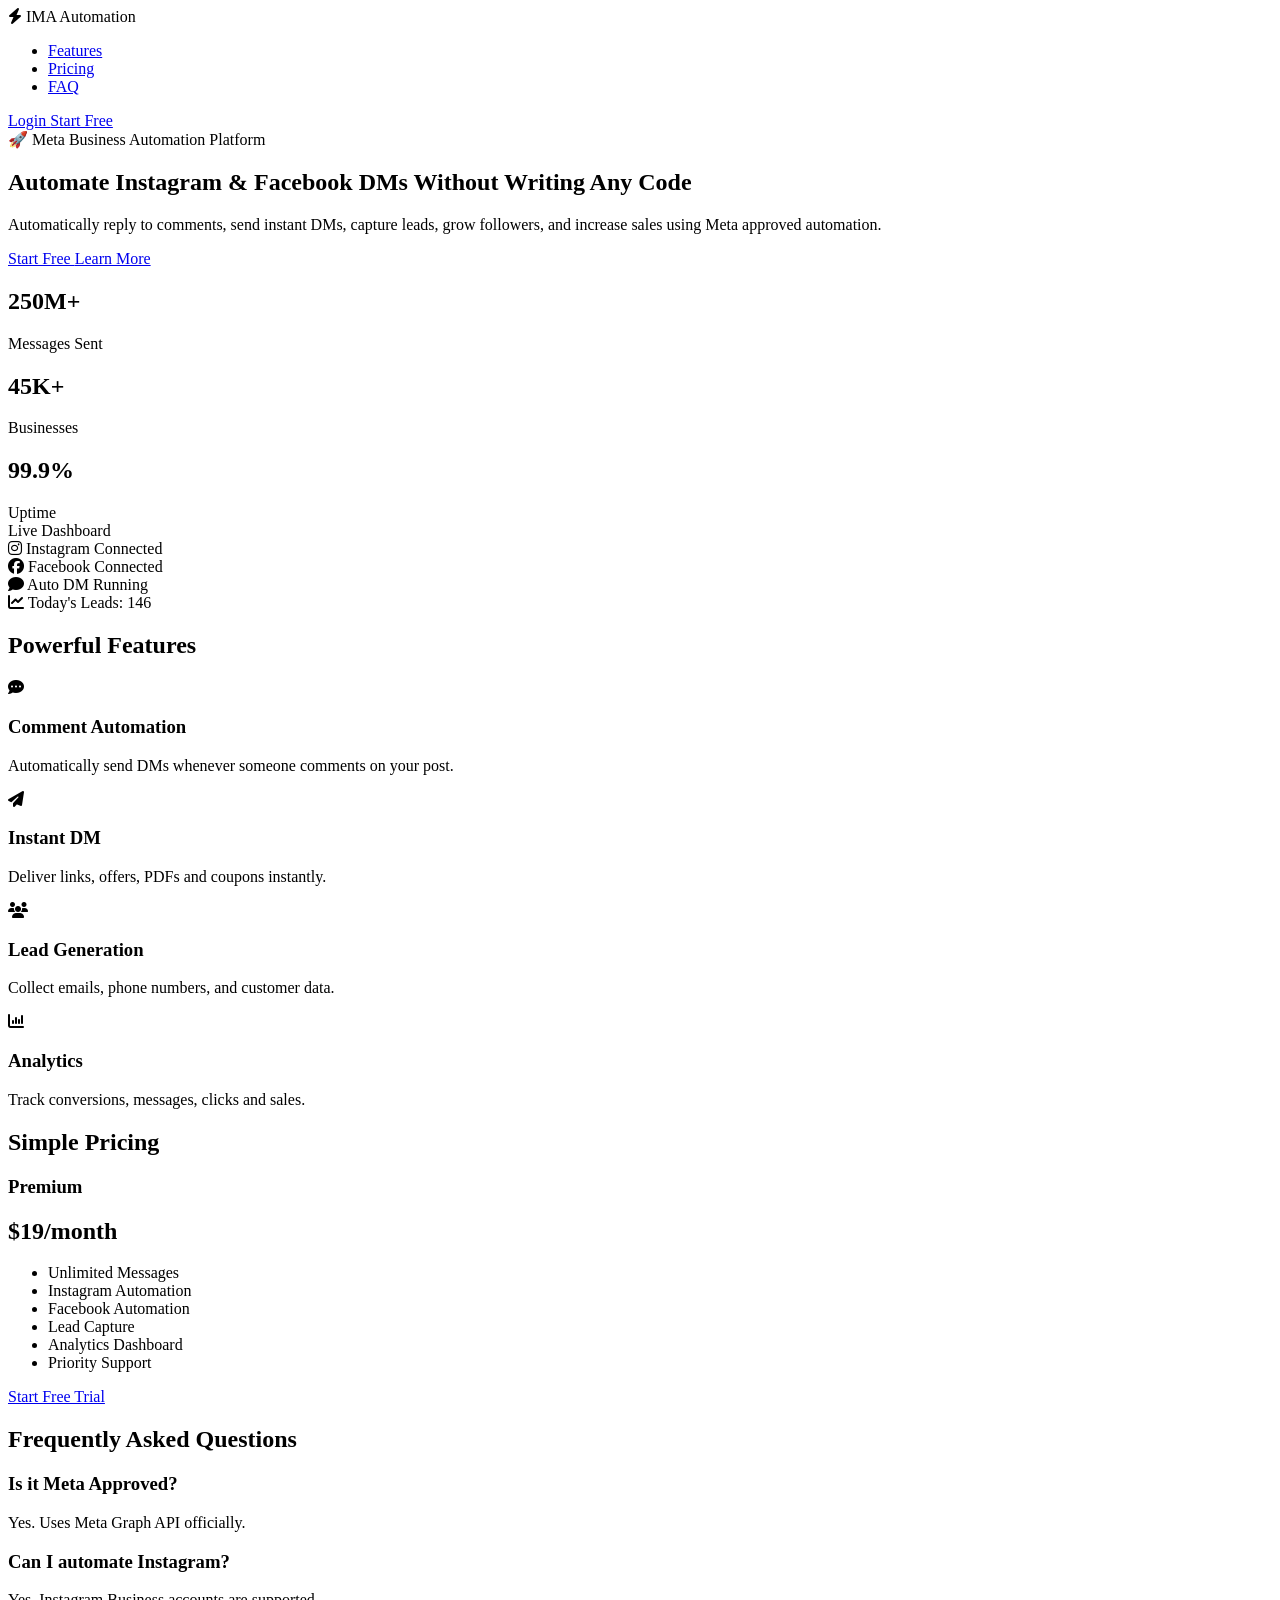
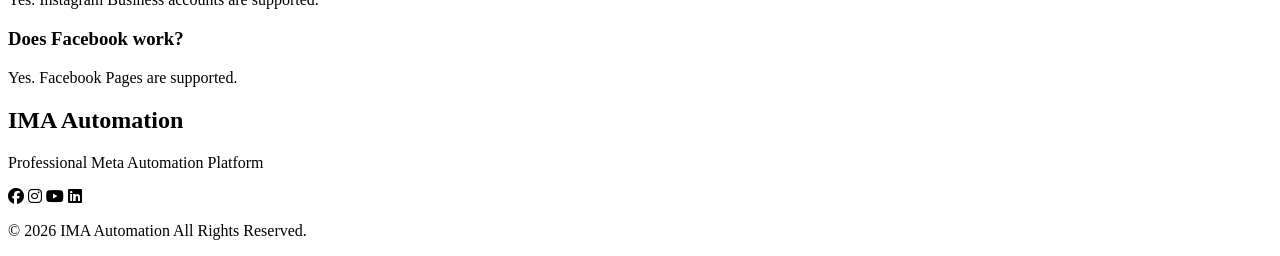
==== index.html @ 9b4b71df "Fix stylesheet and script paths in index.html" ====
<!DOCTYPE html>
<html lang="en">
<head>
  <meta charset="UTF-8" />
  <meta name="viewport" content="width=device-width, initial-scale=1.0" />
  <title>IMA Automation | Meta DM Automation</title>

  <link rel="stylesheet" href="index.css">

  <link rel="preconnect" href="https://fonts.googleapis.com">
  <link rel="preconnect" href="https://fonts.gstatic.com" crossorigin>

  <link href="https://fonts.googleapis.com/css2?family=Poppins:wght@300;400;500;600;700;800&display=swap" rel="stylesheet">

  <link rel="stylesheet"
        href="https://cdnjs.cloudflare.com/ajax/libs/font-awesome/6.6.0/css/all.min.css">
</head>

<body>

<header>

<nav class="navbar">

<div class="logo">
<i class="fa-solid fa-bolt"></i>
<span>IMA Automation</span>
</div>

<ul class="nav-links">

<li><a href="#features">Features</a></li>

<li><a href="#pricing">Pricing</a></li>

<li><a href="#faq">FAQ</a></li>

</ul>

<div class="nav-buttons">

<a href="login.html" class="btn-outline">
Login
</a>

<a href="login.html" class="btn-primary">
Start Free
</a>

</div>

</nav>

</header>



<section class="hero">

<div class="hero-left">

<span class="badge">

🚀 Meta Business Automation Platform

</span>

<h1>

Automate Instagram & Facebook DMs

Without Writing Any Code

</h1>

<p>

Automatically reply to comments,

send instant DMs,

capture leads,

grow followers,

and increase sales using

Meta approved automation.

</p>

<div class="hero-buttons">

<a href="login.html" class="btn-primary big">

Start Free

</a>

<a href="#features" class="btn-outline big">

Learn More

</a>

</div>

<div class="stats">

<div>

<h2>250M+</h2>

<span>Messages Sent</span>

</div>

<div>

<h2>45K+</h2>

<span>Businesses</span>

</div>

<div>

<h2>99.9%</h2>

<span>Uptime</span>

</div>

</div>

</div>

<div class="hero-right">

<div class="dashboard-card">

<div class="card-header">

<div class="status"></div>

Live Dashboard

</div>

<div class="card-content">

<div class="card-item">

<i class="fa-brands fa-instagram"></i>

Instagram Connected

</div>

<div class="card-item">

<i class="fa-brands fa-facebook"></i>

Facebook Connected

</div>

<div class="card-item">

<i class="fa-solid fa-comment"></i>

Auto DM Running

</div>

<div class="card-item">

<i class="fa-solid fa-chart-line"></i>

Today's Leads: 146

</div>

</div>

</div>

</div>

</section>



<section id="features" class="features">

<h2>

Powerful Features

</h2>

<div class="feature-grid">

<div class="feature-card">

<i class="fa-solid fa-comment-dots"></i>

<h3>Comment Automation</h3>

<p>

Automatically send DMs whenever

someone comments on your post.

</p>

</div>

<div class="feature-card">

<i class="fa-solid fa-paper-plane"></i>

<h3>Instant DM</h3>

<p>

Deliver links,

offers,

PDFs

and coupons instantly.

</p>

</div>

<div class="feature-card">

<i class="fa-solid fa-users"></i>

<h3>Lead Generation</h3>

<p>

Collect emails,

phone numbers,

and customer data.

</p>

</div>

<div class="feature-card">

<i class="fa-solid fa-chart-column"></i>

<h3>Analytics</h3>

<p>

Track conversions,

messages,

clicks

and sales.

</p>

</div>

</div>

</section>



<section id="pricing" class="pricing">

<h2>

Simple Pricing

</h2>

<div class="pricing-card">

<h3>Premium</h3>

<h1>$19<span>/month</span></h1>

<ul>

<li>Unlimited Messages</li>

<li>Instagram Automation</li>

<li>Facebook Automation</li>

<li>Lead Capture</li>

<li>Analytics Dashboard</li>

<li>Priority Support</li>

</ul>

<a href="login.html" class="btn-primary">

Start Free Trial

</a>

</div>

</section>



<section id="faq" class="faq">

<h2>

Frequently Asked Questions

</h2>

<div class="faq-box">

<h3>

Is it Meta Approved?

</h3>

<p>

Yes.

Uses Meta Graph API officially.

</p>

</div>

<div class="faq-box">

<h3>

Can I automate Instagram?

</h3>

<p>

Yes.

Instagram Business accounts are supported.

</p>

</div>

<div class="faq-box">

<h3>

Does Facebook work?

</h3>

<p>

Yes.

Facebook Pages are supported.

</p>

</div>

</section>



<footer>

<div class="footer">

<h2>

IMA Automation

</h2>

<p>

Professional Meta Automation Platform

</p>

<div class="social">

<i class="fab fa-facebook"></i>

<i class="fab fa-instagram"></i>

<i class="fab fa-youtube"></i>

<i class="fab fa-linkedin"></i>

</div>

<p>

© 2026 IMA Automation

All Rights Reserved.

</p>

</div>

</footer>

<script src="index.js"></script>

</body>

  </html>
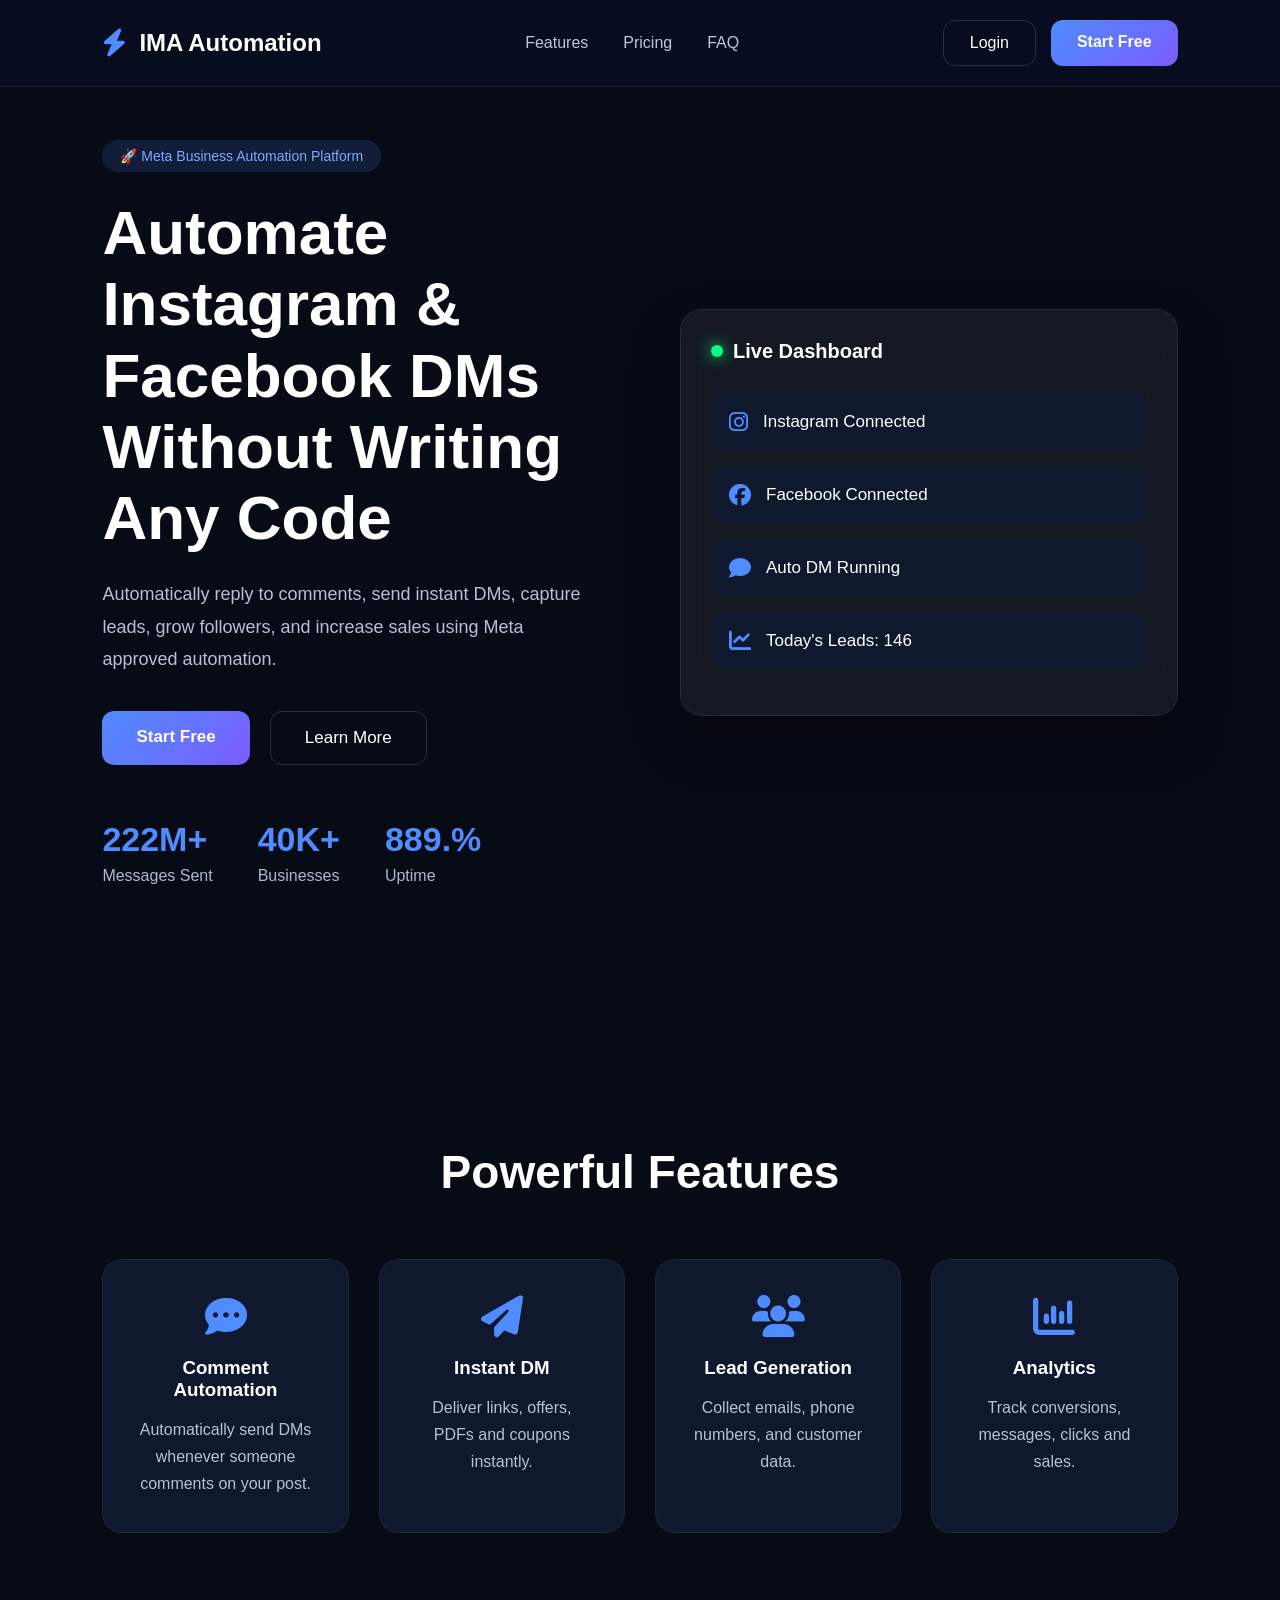
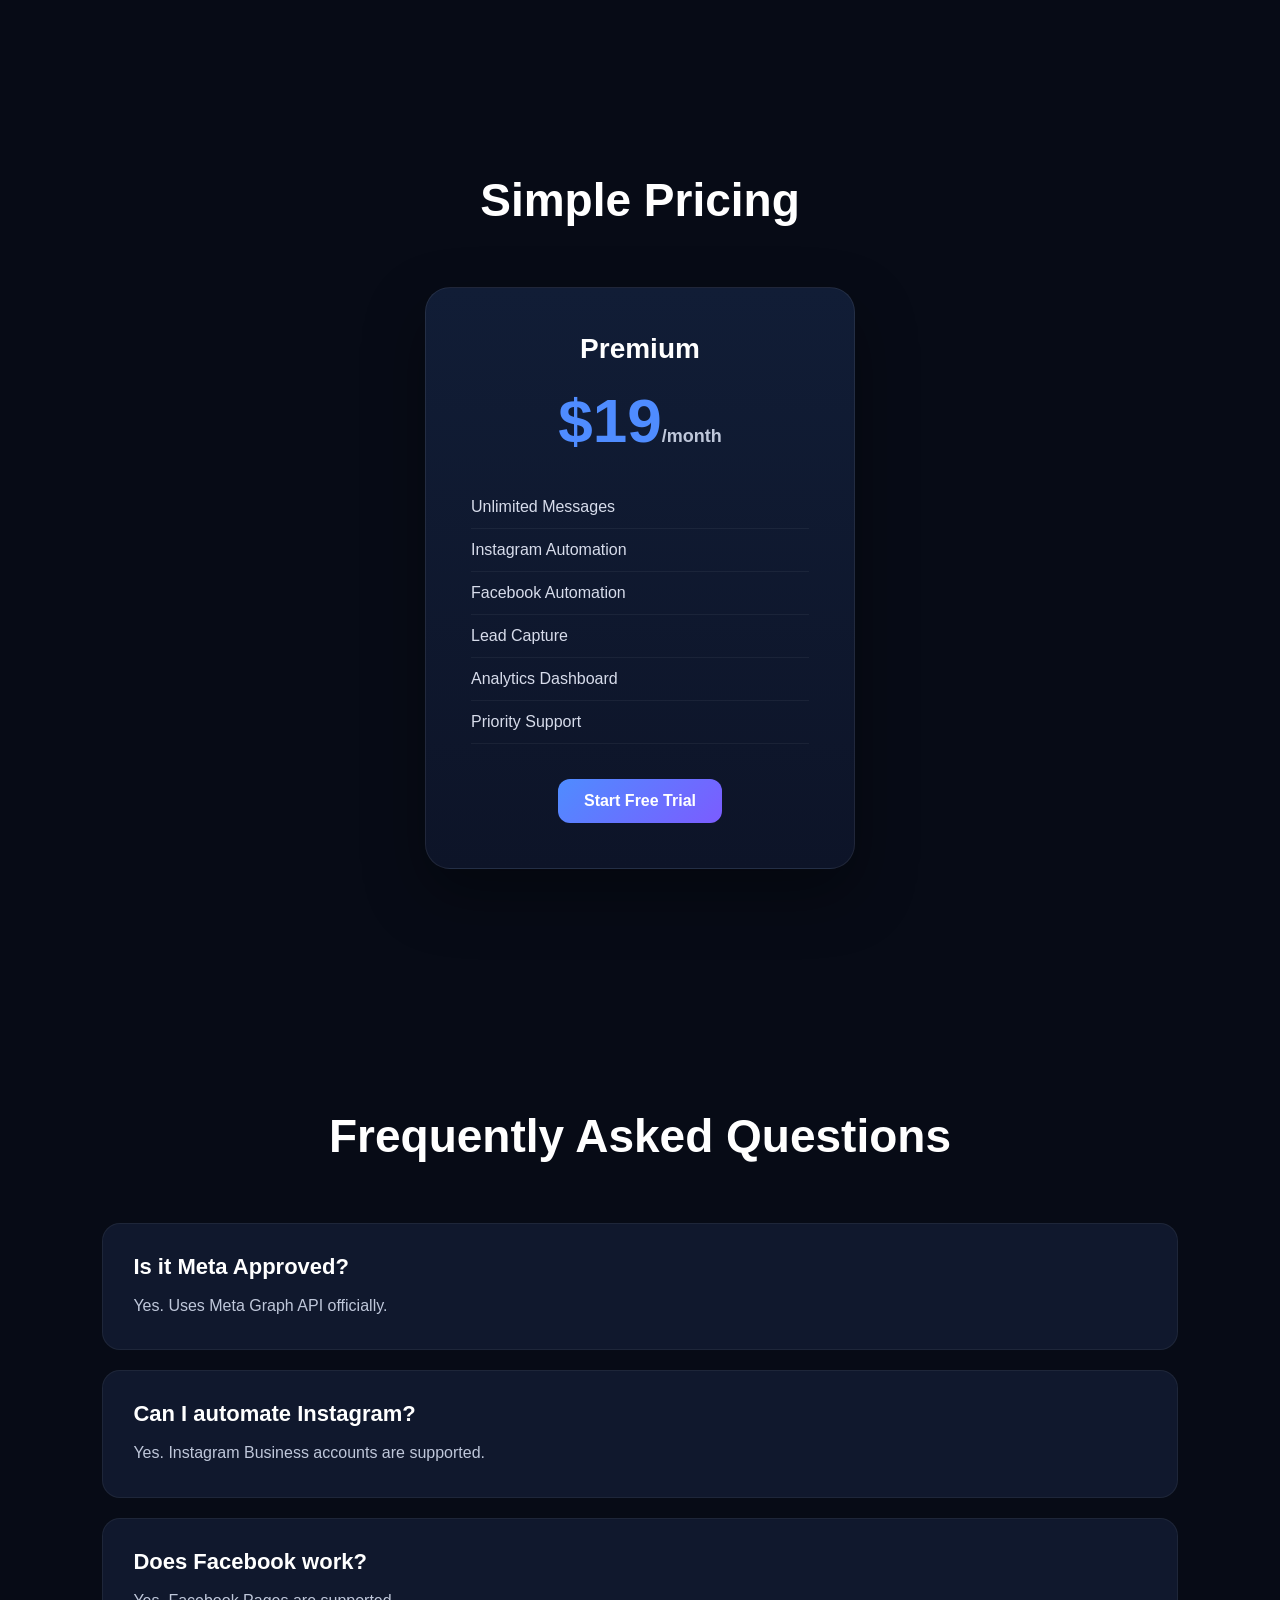
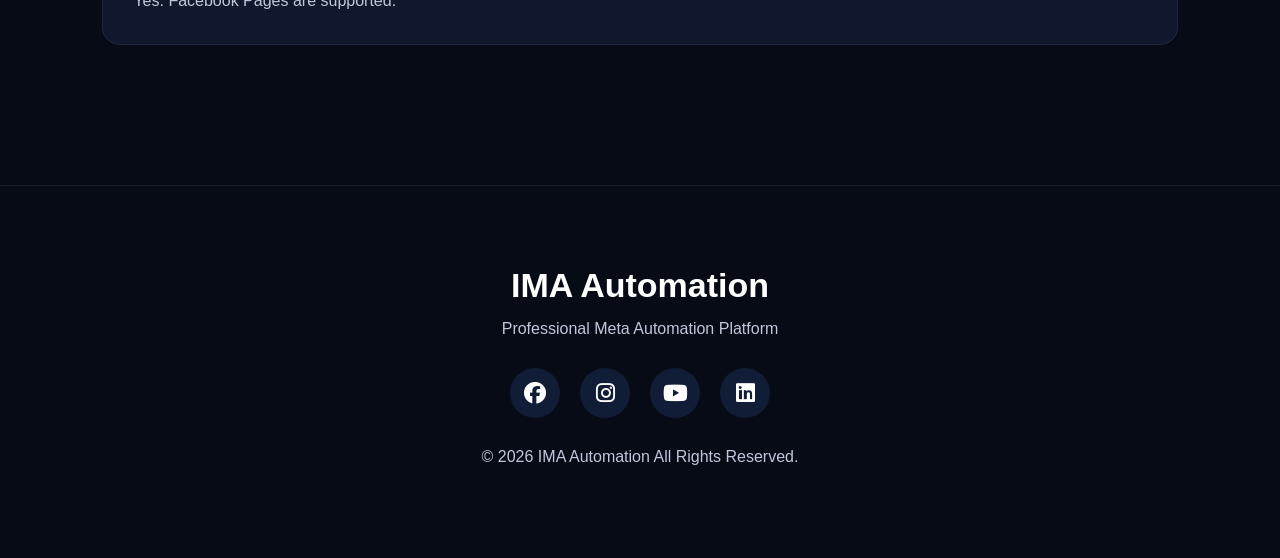
==== commit e7259c63: "Change login links to new directory Updated login links to point to the new directory structure." ====
--- a/index.html
+++ b/index.html
@@ -39,11 +39,11 @@
 
 <div class="nav-buttons">
 
-<a href="login.html" class="btn-outline">
+<a href="login/login.html" class="btn-outline">
 Login
 </a>
 
-<a href="login.html" class="btn-primary">
+<a href="login/login.html" class="btn-primary">
 Start Free
 </a>
 
--- a/index.css
+++ b/index.css
@@ -0,0 +1,551 @@
+/* ===========================
+   IMA Automation Premium UI
+=========================== */
+
+*{
+margin:0;
+padding:0;
+box-sizing:border-box;
+font-family:'Poppins',sans-serif;
+scroll-behavior:smooth;
+}
+
+body{
+background:#070b16;
+color:#fff;
+overflow-x:hidden;
+}
+
+a{
+text-decoration:none;
+color:inherit;
+}
+
+ul{
+list-style:none;
+}
+
+/* NAVBAR */
+
+.navbar{
+position:fixed;
+top:0;
+left:0;
+width:100%;
+padding:20px 8%;
+display:flex;
+justify-content:space-between;
+align-items:center;
+background:rgba(10,15,30,.75);
+backdrop-filter:blur(18px);
+border-bottom:1px solid rgba(255,255,255,.08);
+z-index:999;
+}
+
+.logo{
+display:flex;
+align-items:center;
+gap:12px;
+font-size:24px;
+font-weight:700;
+color:#fff;
+}
+
+.logo i{
+color:#4f8cff;
+font-size:28px;
+}
+
+.nav-links{
+display:flex;
+gap:35px;
+}
+
+.nav-links a{
+color:#bfc7da;
+transition:.3s;
+font-weight:500;
+}
+
+.nav-links a:hover{
+color:#4f8cff;
+}
+
+.nav-buttons{
+display:flex;
+gap:15px;
+}
+
+/* BUTTONS */
+
+.btn-primary{
+background:linear-gradient(135deg,#4f8cff,#7b5cff);
+padding:13px 26px;
+border-radius:12px;
+font-weight:600;
+color:white;
+transition:.35s;
+display:inline-block;
+}
+
+.btn-primary:hover{
+transform:translateY(-3px);
+box-shadow:0 0 30px rgba(79,140,255,.45);
+}
+
+.btn-outline{
+border:1px solid rgba(255,255,255,.15);
+padding:13px 26px;
+border-radius:12px;
+transition:.35s;
+}
+
+.btn-outline:hover{
+background:white;
+color:#111;
+}
+
+.big{
+padding:16px 34px;
+font-size:17px;
+}
+
+/* HERO */
+
+.hero{
+min-height:100vh;
+padding:140px 8%;
+display:grid;
+grid-template-columns:1fr 1fr;
+align-items:center;
+gap:80px;
+}
+
+.badge{
+display:inline-block;
+background:rgba(79,140,255,.15);
+padding:8px 18px;
+border-radius:40px;
+color:#7ea9ff;
+margin-bottom:25px;
+font-size:14px;
+}
+
+.hero h1{
+font-size:62px;
+line-height:1.15;
+margin-bottom:25px;
+font-weight:800;
+}
+
+.hero p{
+color:#b9c0d6;
+line-height:1.8;
+font-size:18px;
+margin-bottom:35px;
+}
+
+.hero-buttons{
+display:flex;
+gap:20px;
+margin-bottom:55px;
+}
+
+/* STATS */
+
+.stats{
+display:flex;
+gap:45px;
+}
+
+.stats h2{
+font-size:34px;
+color:#4f8cff;
+margin-bottom:8px;
+}
+
+.stats span{
+color:#aeb8cf;
+}
+
+/* DASHBOARD CARD */
+
+.dashboard-card{
+background:rgba(255,255,255,.06);
+border:1px solid rgba(255,255,255,.08);
+border-radius:22px;
+padding:30px;
+backdrop-filter:blur(25px);
+box-shadow:0 25px 50px rgba(0,0,0,.35);
+}
+
+.card-header{
+display:flex;
+align-items:center;
+gap:10px;
+font-size:20px;
+font-weight:600;
+margin-bottom:30px;
+}
+
+.status{
+width:12px;
+height:12px;
+background:#00ff84;
+border-radius:50%;
+box-shadow:0 0 15px #00ff84;
+}
+
+.card-item{
+background:#10182d;
+padding:18px;
+margin-bottom:15px;
+border-radius:14px;
+display:flex;
+align-items:center;
+gap:15px;
+font-size:17px;
+transition:.3s;
+}
+
+.card-item:hover{
+transform:translateX(8px);
+background:#162342;
+}
+
+.card-item i{
+font-size:22px;
+color:#4f8cff;
+}
+
+/* FEATURES */
+
+.features{
+padding:120px 8%;
+text-align:center;
+}
+
+.features h2{
+font-size:46px;
+margin-bottom:60px;
+}
+
+.feature-grid{
+display:grid;
+grid-template-columns:repeat(4,1fr);
+gap:30px;
+}
+
+.feature-card{
+background:#10182d;
+padding:35px;
+border-radius:20px;
+transition:.35s;
+border:1px solid rgba(255,255,255,.06);
+}
+
+.feature-card:hover{
+transform:translateY(-10px);
+box-shadow:0 0 35px rgba(79,140,255,.25);
+}
+
+.feature-card i{
+font-size:42px;
+color:#4f8cff;
+margin-bottom:20px;
+}
+
+.feature-card h3{
+margin-bottom:15px;
+}
+
+.feature-card p{
+color:#b9c0d6;
+line-height:1.7;
+}
+/* ===========================
+   PRICING
+=========================== */
+
+.pricing{
+padding:120px 8%;
+text-align:center;
+}
+
+.pricing h2{
+font-size:46px;
+margin-bottom:60px;
+}
+
+.pricing-card{
+max-width:430px;
+margin:auto;
+background:linear-gradient(180deg,#111d36,#0d1428);
+padding:45px;
+border-radius:25px;
+border:1px solid rgba(255,255,255,.08);
+box-shadow:0 25px 60px rgba(0,0,0,.35);
+transition:.35s;
+}
+
+.pricing-card:hover{
+transform:translateY(-12px);
+}
+
+.pricing-card h3{
+font-size:28px;
+margin-bottom:20px;
+}
+
+.pricing-card h1{
+font-size:62px;
+margin-bottom:30px;
+color:#4f8cff;
+}
+
+.pricing-card h1 span{
+font-size:18px;
+color:#bfc7da;
+}
+
+.pricing-card ul{
+text-align:left;
+margin-bottom:35px;
+}
+
+.pricing-card li{
+padding:12px 0;
+color:#d7dceb;
+border-bottom:1px solid rgba(255,255,255,.05);
+}
+
+/* ===========================
+   FAQ
+=========================== */
+
+.faq{
+padding:120px 8%;
+}
+
+.faq h2{
+font-size:46px;
+text-align:center;
+margin-bottom:60px;
+}
+
+.faq-box{
+background:#10182d;
+padding:30px;
+border-radius:18px;
+margin-bottom:20px;
+border:1px solid rgba(255,255,255,.06);
+transition:.3s;
+}
+
+.faq-box:hover{
+border-color:#4f8cff;
+transform:translateY(-5px);
+}
+
+.faq-box h3{
+margin-bottom:12px;
+font-size:22px;
+}
+
+.faq-box p{
+color:#bfc7da;
+line-height:1.7;
+}
+
+/* ===========================
+   FOOTER
+=========================== */
+
+footer{
+padding:80px 8%;
+border-top:1px solid rgba(255,255,255,.06);
+}
+
+.footer{
+text-align:center;
+}
+
+.footer h2{
+font-size:34px;
+margin-bottom:15px;
+}
+
+.footer p{
+color:#bfc7da;
+margin:12px 0;
+}
+
+.social{
+display:flex;
+justify-content:center;
+gap:20px;
+margin:30px 0;
+}
+
+.social i{
+width:50px;
+height:50px;
+display:flex;
+align-items:center;
+justify-content:center;
+border-radius:50%;
+background:#111d36;
+font-size:22px;
+transition:.3s;
+cursor:pointer;
+}
+
+.social i:hover{
+background:#4f8cff;
+transform:translateY(-6px);
+}
+
+/* ===========================
+   ANIMATIONS
+=========================== */
+
+@keyframes float{
+
+0%{
+transform:translateY(0px);
+}
+
+50%{
+transform:translateY(-12px);
+}
+
+100%{
+transform:translateY(0px);
+}
+
+}
+
+.dashboard-card{
+animation:float 4s ease-in-out infinite;
+}
+
+/* ===========================
+   SCROLLBAR
+=========================== */
+
+::-webkit-scrollbar{
+width:8px;
+}
+
+::-webkit-scrollbar-thumb{
+background:#4f8cff;
+border-radius:20px;
+}
+
+::-webkit-scrollbar-track{
+background:#09101f;
+}
+
+/* ===========================
+   MOBILE
+=========================== */
+
+@media(max-width:1100px){
+
+.hero{
+grid-template-columns:1fr;
+text-align:center;
+}
+
+.stats{
+justify-content:center;
+}
+
+.hero-buttons{
+justify-content:center;
+}
+
+.feature-grid{
+grid-template-columns:repeat(2,1fr);
+}
+
+}
+
+@media(max-width:768px){
+
+.nav-links{
+display:none;
+}
+
+.navbar{
+padding:18px 20px;
+}
+
+.hero{
+padding:130px 20px 70px;
+}
+
+.hero h1{
+font-size:40px;
+}
+
+.hero p{
+font-size:16px;
+}
+
+.stats{
+flex-direction:column;
+gap:20px;
+}
+
+.feature-grid{
+grid-template-columns:1fr;
+}
+
+.features,
+.pricing,
+.faq{
+padding:80px 20px;
+}
+
+.features h2,
+.pricing h2,
+.faq h2{
+font-size:34px;
+}
+
+.pricing-card{
+padding:35px;
+}
+
+.footer{
+padding-bottom:20px;
+}
+
+.social{
+flex-wrap:wrap;
+}
+
+}
+
+@media(max-width:480px){
+
+.hero h1{
+font-size:32px;
+}
+
+.btn-primary,
+.btn-outline{
+width:100%;
+text-align:center;
+}
+
+.hero-buttons{
+flex-direction:column;
+}
+
+.logo span{
+display:none;
+}
+
+  }
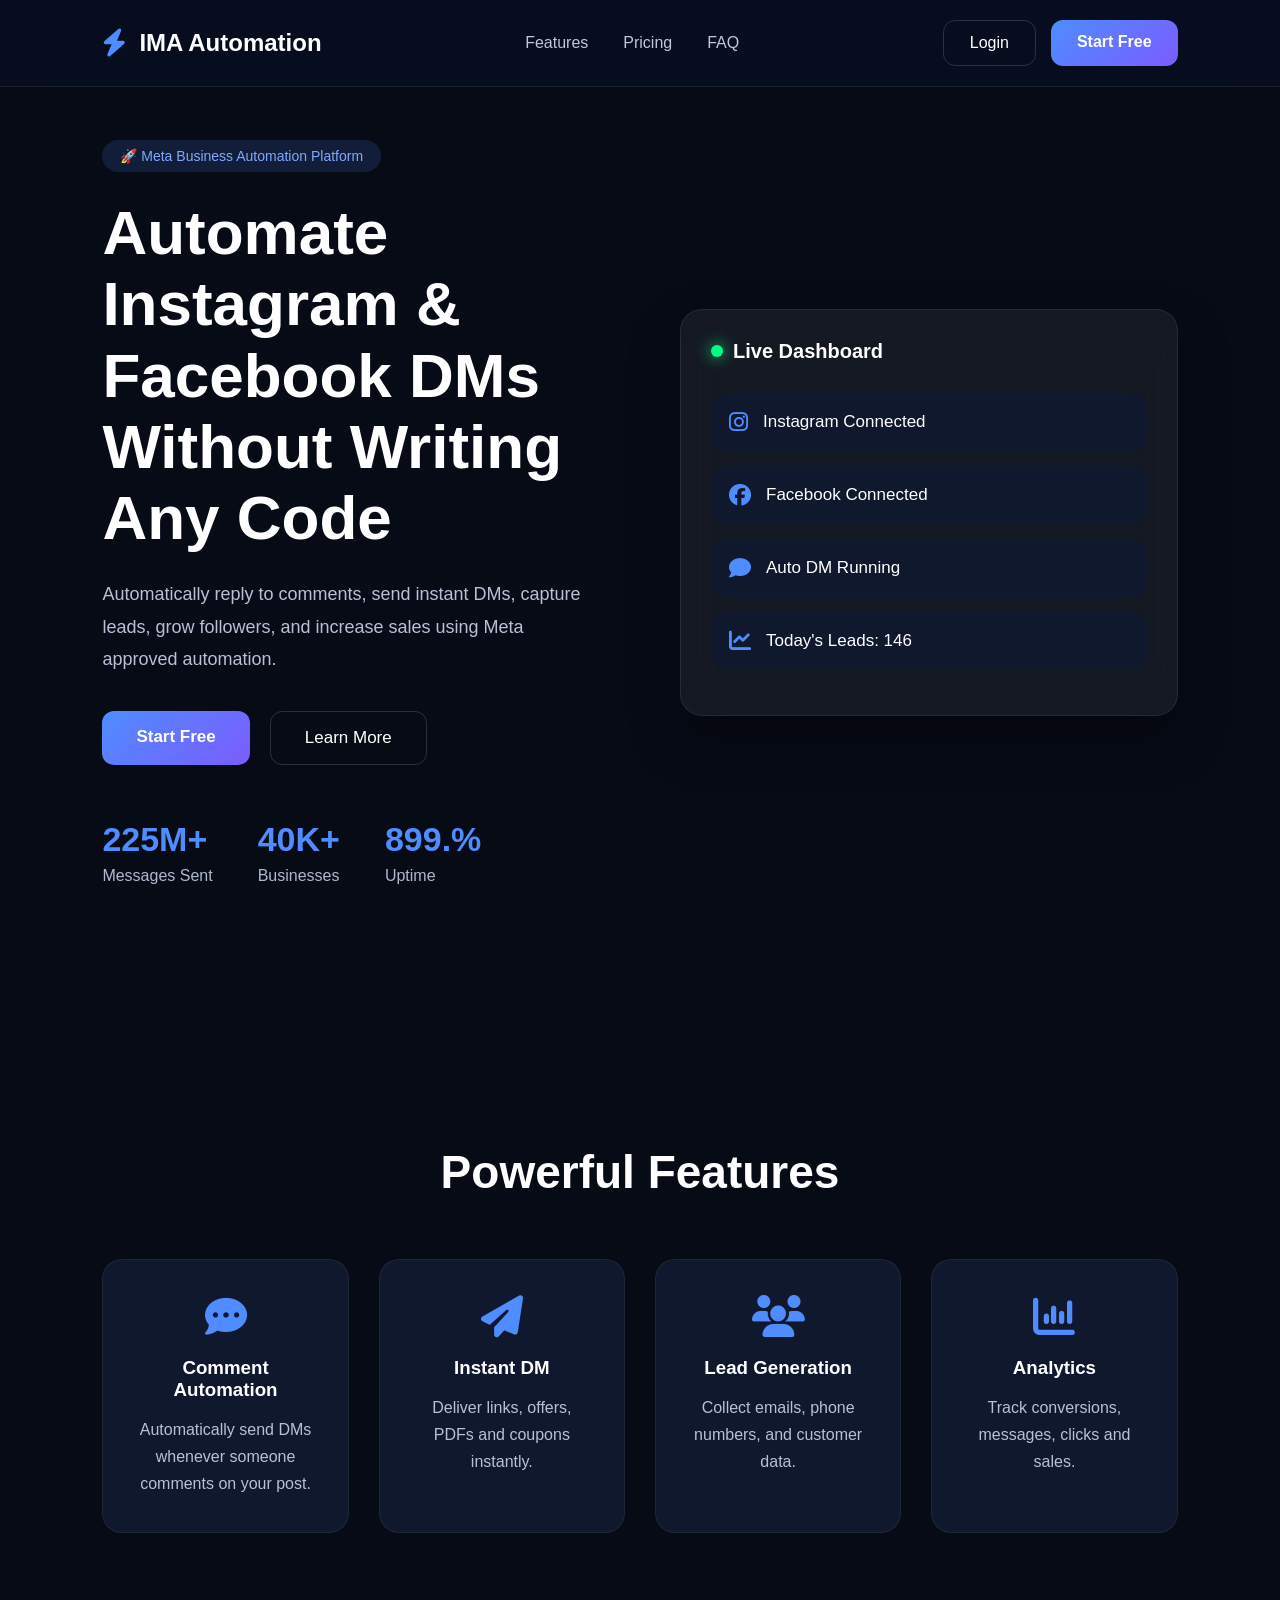
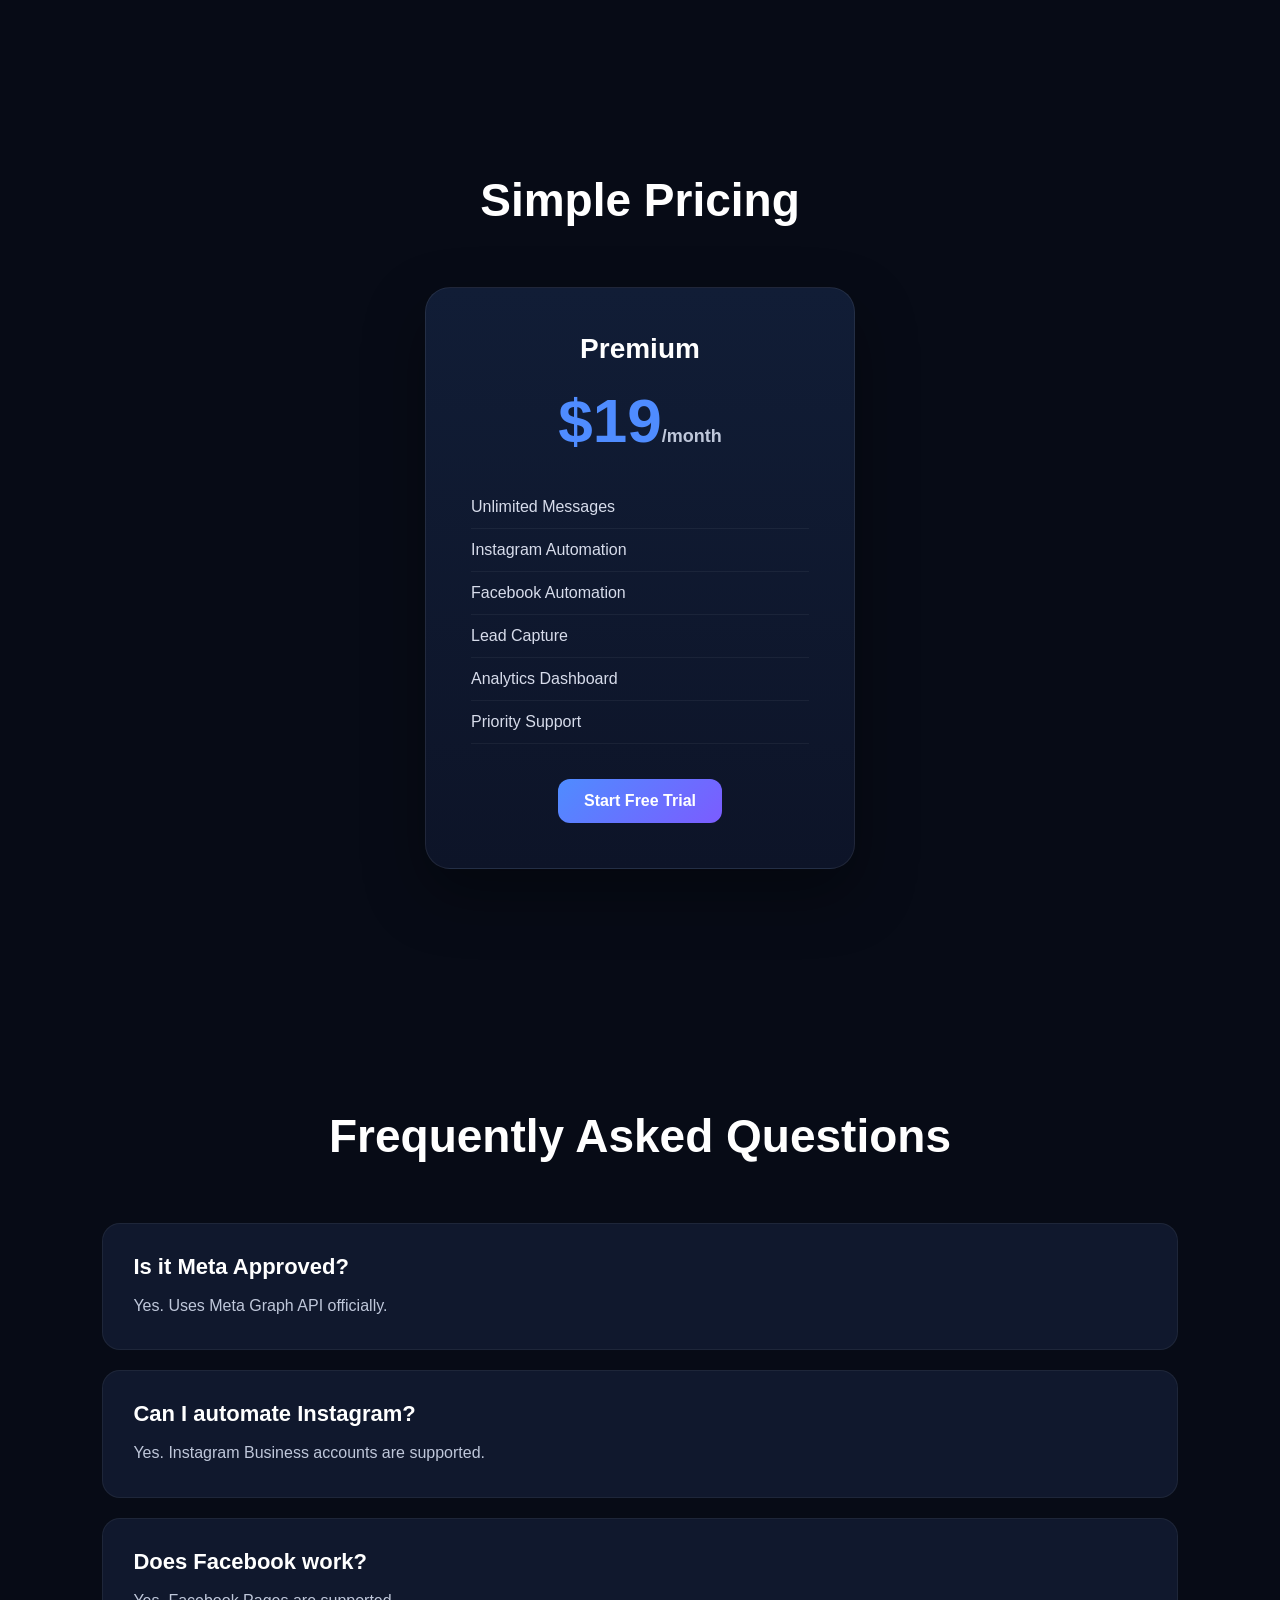
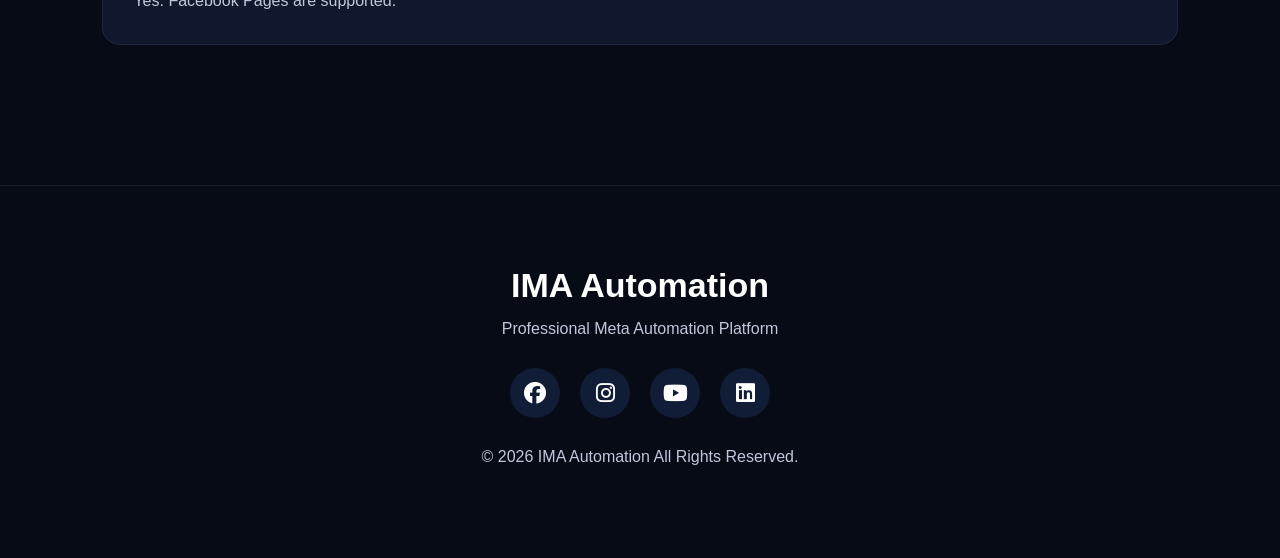
==== commit 4a78818f: "Update login links to new directory structure" ====
--- a/index.html
+++ b/index.html
@@ -91,7 +91,7 @@
 
 <div class="hero-buttons">
 
-<a href="login.html" class="btn-primary big">
+<a href="login/login.html" class="btn-primary big">
 
 Start Free
 
@@ -311,7 +311,7 @@
 
 </ul>
 
-<a href="login.html" class="btn-primary">
+<a href="login/login.html" class="btn-primary">
 
 Start Free Trial
 
